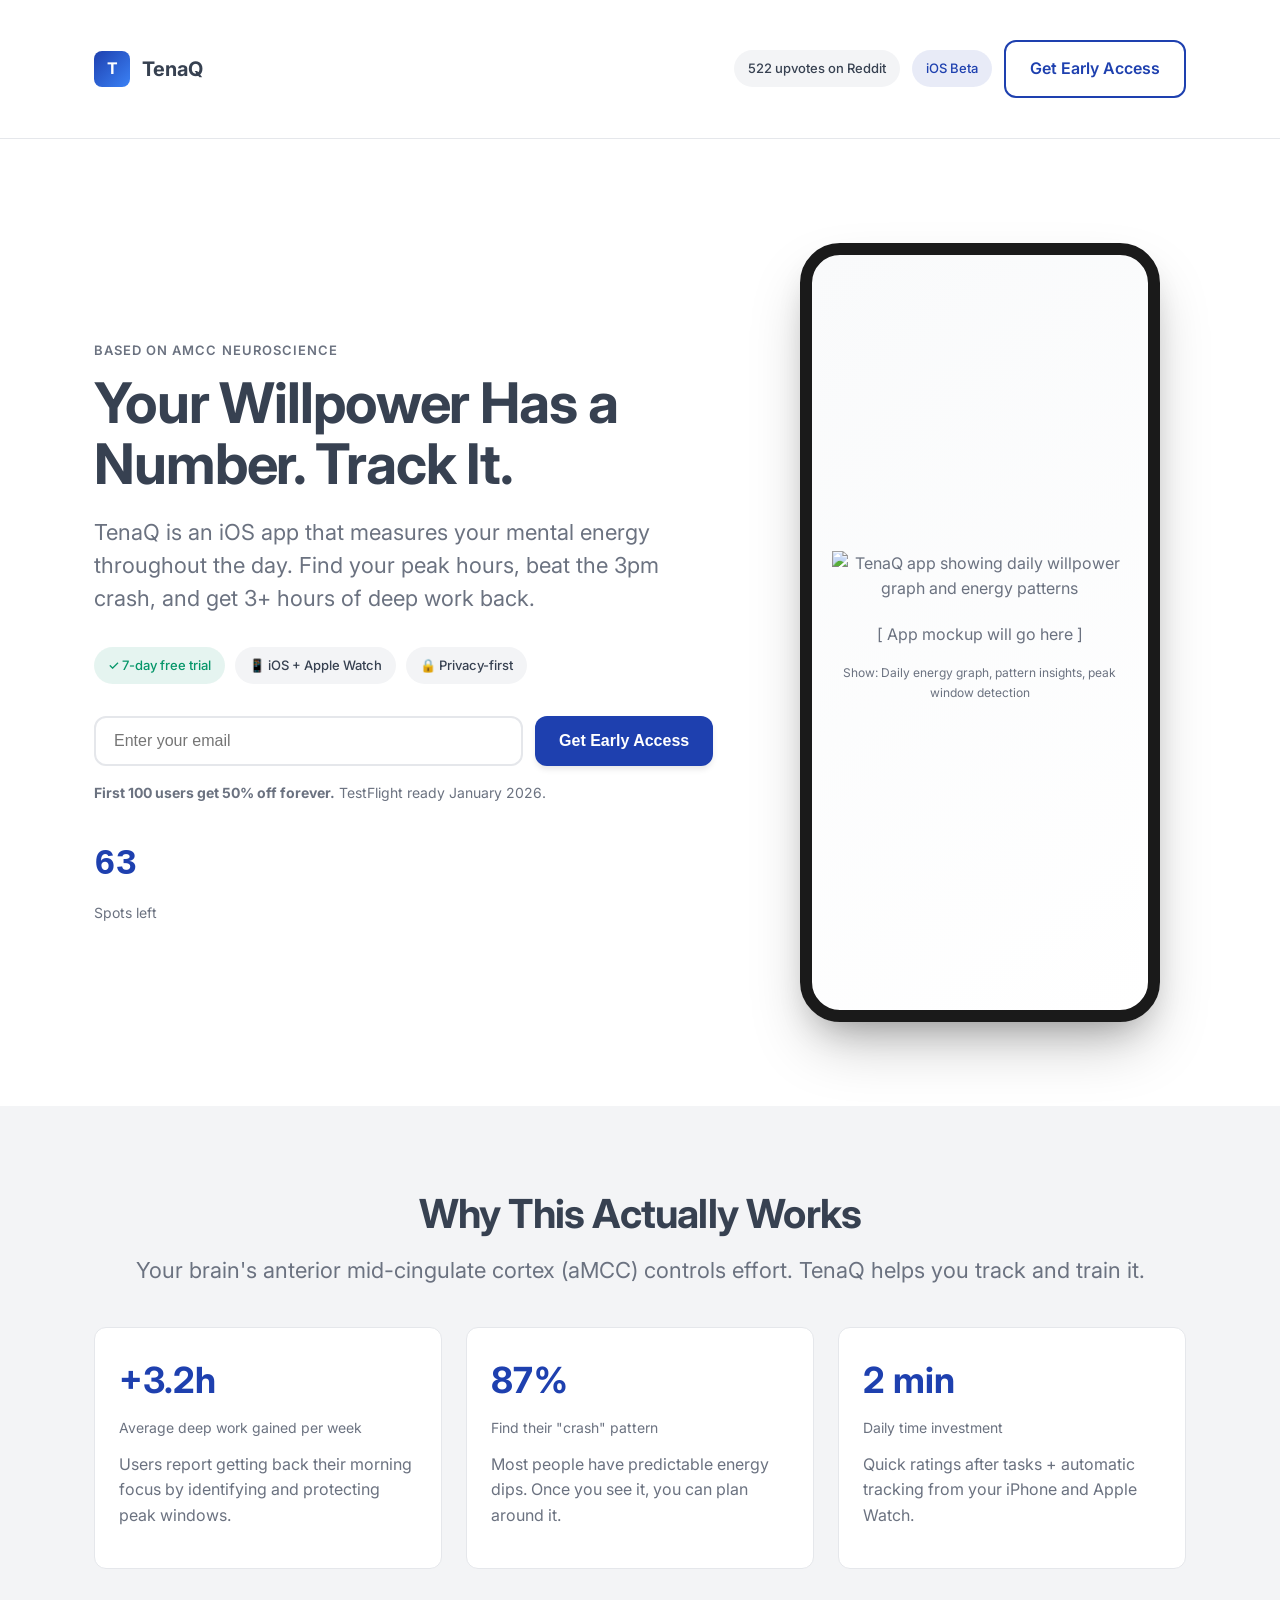
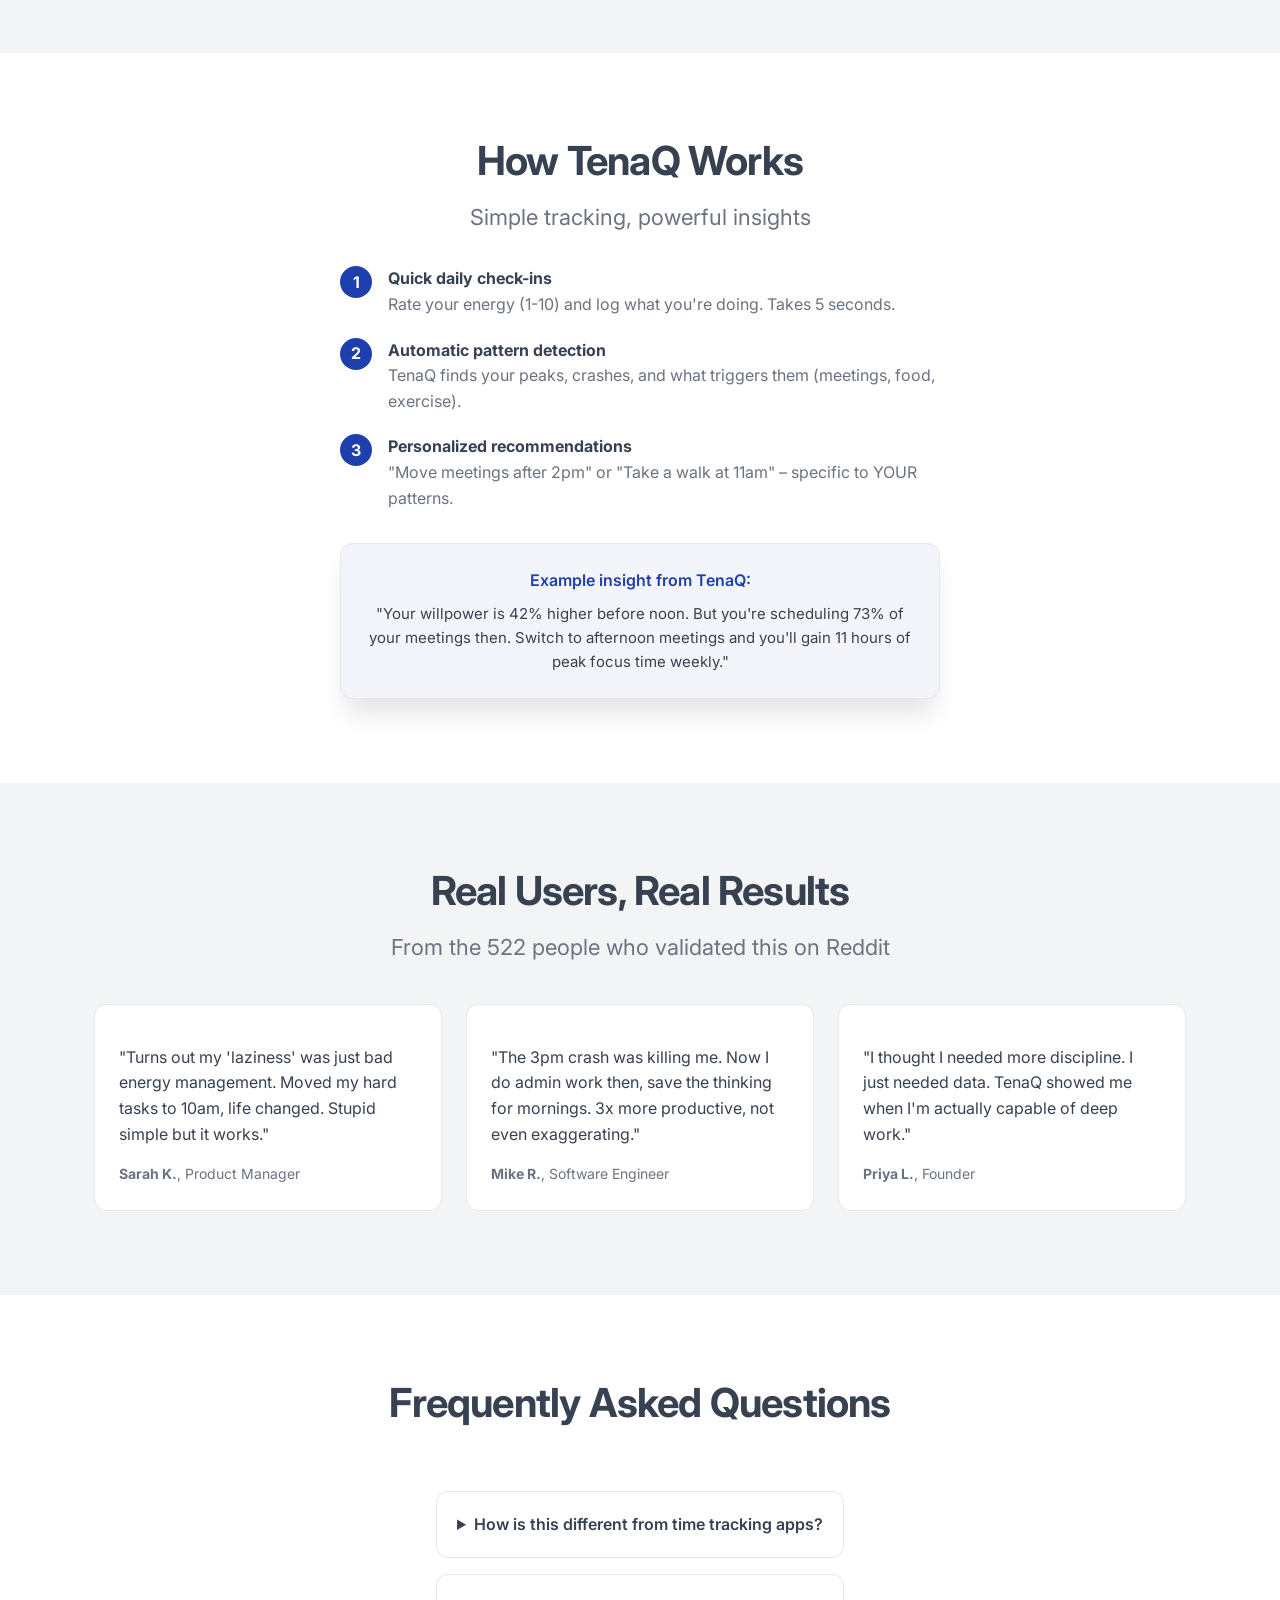
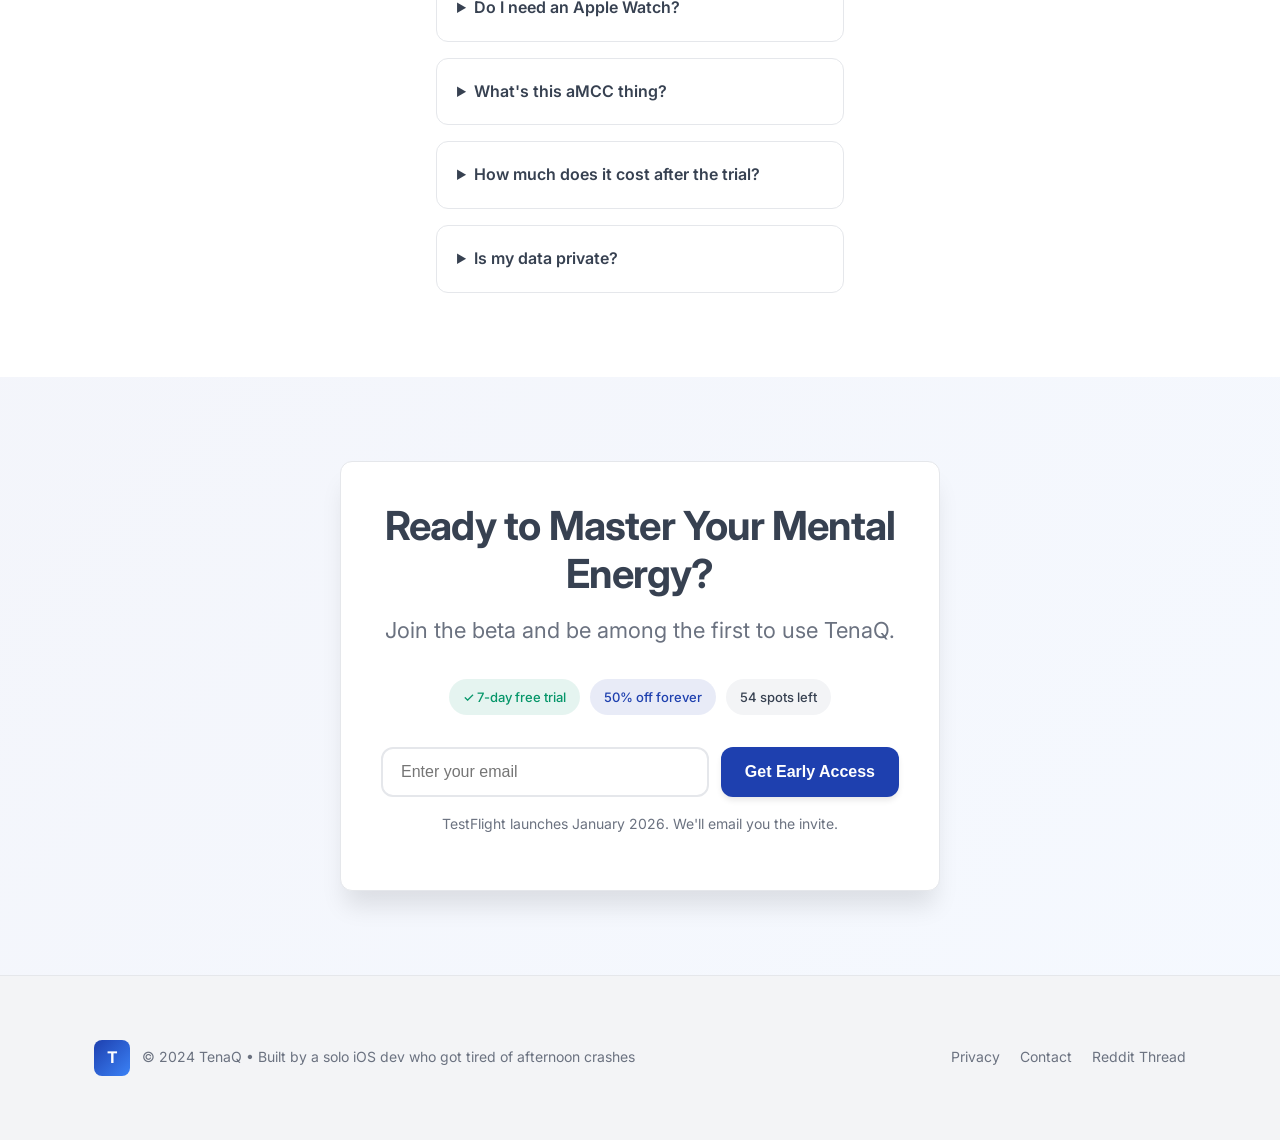
==== tenaq-scientific-landing.html @ 1f42e2d9 "initial" ====
<!DOCTYPE html>
<html lang="en">
<head>
  <meta charset="utf-8" />
  <meta name="viewport" content="width=device-width,initial-scale=1" />
  <title>TenaQ – Track Your Mental Energy, Master Your Day</title>
  <meta name="description" content="iOS app that measures your willpower patterns. Find your peak hours, beat the 3pm crash, get 3+ hours of deep work back." />
  <meta property="og:title" content="TenaQ – Your Willpower Has a Number">
  <meta property="og:description" content="Track mental energy like top performers track everything else. Based on neuroscience, built for your iPhone.">
  <meta property="og:type" content="website">
  <meta name="theme-color" content="#1e40af" />
  <style>
    @import url('https://fonts.googleapis.com/css2?family=Inter:wght@400;500;600;700&display=swap');
    
    :root{
      /* Premium scientific palette */
      --primary-blue: #1e40af;
      --electric-blue: #3b82f6;
      --charcoal: #374151;
      --clinical-green: #059669;
      --warm-gray: #6b7280;
      --light-gray: #f3f4f6;
      --bg-white: #ffffff;
      --border: #e5e7eb;
      
      /* Shadows */
      --shadow-sm: 0 1px 3px 0 rgb(0 0 0 / 0.1);
      --shadow: 0 4px 6px -1px rgb(0 0 0 / 0.1);
      --shadow-lg: 0 20px 25px -5px rgb(0 0 0 / 0.1);
      --radius: 12px;
      --max: 1140px;
    }
    
    * { box-sizing: border-box; }
    
    html, body {
      margin: 0;
      padding: 0;
      background: var(--bg-white);
      color: var(--charcoal);
      font: 400 16px/1.6 'Inter', -apple-system, system-ui, sans-serif;
      -webkit-font-smoothing: antialiased;
    }
    
    /* Typography */
    h1, h2, h3 { 
      font-weight: 700; 
      letter-spacing: -0.02em;
      color: var(--charcoal);
    }
    h1 { 
      font-size: clamp(36px, 5vw, 56px); 
      line-height: 1.1; 
      margin: 0 0 20px;
    }
    h2 { 
      font-size: clamp(28px, 4vw, 40px); 
      line-height: 1.2; 
      margin: 0 0 16px;
    }
    h3 { 
      font-size: 20px; 
      line-height: 1.3; 
      margin: 0 0 8px;
    }
    
    .mono { 
      font-family: 'SF Mono', 'Monaco', 'Inconsolata', 'Consolas', monospace; 
    }
    
    a { 
      color: var(--primary-blue); 
      text-decoration: none; 
    }
    a:hover { 
      text-decoration: underline; 
    }
    
    /* Layout */
    .wrap { 
      max-width: var(--max); 
      margin-inline: auto; 
      padding: 24px;
    }
    
    /* Header */
    header {
      position: sticky;
      top: 0;
      background: rgba(255, 255, 255, 0.95);
      backdrop-filter: blur(10px);
      border-bottom: 1px solid var(--border);
      z-index: 20;
    }
    
    .nav {
      display: flex;
      align-items: center;
      justify-content: space-between;
      gap: 16px;
      padding: 16px 0;
    }
    
    .brand {
      display: flex;
      align-items: center;
      gap: 12px;
      font-weight: 700;
      font-size: 20px;
      color: var(--charcoal);
    }
    
    .logo {
      width: 36px;
      height: 36px;
      border-radius: 8px;
      background: linear-gradient(135deg, var(--primary-blue), var(--electric-blue));
      display: flex;
      align-items: center;
      justify-content: center;
      color: white;
      font-weight: 700;
      font-size: 16px;
    }
    
    /* Buttons */
    .cta {
      display: inline-flex;
      align-items: center;
      justify-content: center;
      gap: 8px;
      padding: 14px 24px;
      border-radius: var(--radius);
      background: var(--primary-blue);
      color: white;
      font-weight: 600;
      font-size: 16px;
      border: none;
      cursor: pointer;
      transition: all 0.2s;
      box-shadow: var(--shadow);
    }
    
    .cta:hover {
      background: #1e3a8a;
      transform: translateY(-1px);
      box-shadow: var(--shadow-lg);
      text-decoration: none;
    }
    
    .cta.secondary {
      background: white;
      color: var(--primary-blue);
      border: 2px solid var(--primary-blue);
      box-shadow: none;
    }
    
    .cta.secondary:hover {
      background: var(--light-gray);
    }
    
    /* Hero */
    .hero { 
      padding: 80px 0 60px; 
    }
    
    .hero-grid {
      display: grid;
      gap: 60px;
      align-items: center;
    }
    
    @media(min-width: 900px) {
      .hero-grid {
        grid-template-columns: 1.2fr 0.8fr;
      }
    }
    
    /* Cards */
    .card {
      background: white;
      border: 1px solid var(--border);
      border-radius: var(--radius);
      overflow: hidden;
      box-shadow: var(--shadow-sm);
    }
    
    .card.elevated {
      box-shadow: var(--shadow-lg);
    }
    
    .card-content {
      padding: 24px;
    }
    
    /* Eyebrow text */
    .eyebrow {
      font-size: 13px;
      letter-spacing: 0.08em;
      text-transform: uppercase;
      color: var(--warm-gray);
      font-weight: 600;
      margin-bottom: 12px;
    }
    
    .subtitle {
      font-size: clamp(18px, 2.5vw, 22px);
      color: var(--warm-gray);
      margin: 0 0 32px;
      line-height: 1.5;
    }
    
    /* Badges */
    .badge-row {
      display: flex;
      flex-wrap: wrap;
      gap: 10px;
      margin: 24px 0;
    }
    
    .badge {
      font-size: 13px;
      padding: 8px 14px;
      border-radius: 24px;
      background: var(--light-gray);
      color: var(--charcoal);
      font-weight: 500;
      display: inline-flex;
      align-items: center;
      gap: 6px;
    }
    
    .badge.primary {
      background: rgba(30, 64, 175, 0.1);
      color: var(--primary-blue);
    }
    
    .badge.success {
      background: rgba(5, 150, 105, 0.1);
      color: var(--clinical-green);
    }
    
    /* Form */
    .email-form {
      display: flex;
      gap: 12px;
      margin: 32px 0 16px;
    }
    
    .email-input {
      flex: 1;
      padding: 14px 18px;
      border-radius: var(--radius);
      border: 2px solid var(--border);
      background: white;
      color: var(--charcoal);
      font-size: 16px;
      transition: all 0.2s;
    }
    
    .email-input:focus {
      outline: none;
      border-color: var(--electric-blue);
      box-shadow: 0 0 0 3px rgba(59, 130, 246, 0.1);
    }
    
    .hint {
      font-size: 14px;
      color: var(--warm-gray);
      margin-bottom: 20px;
    }
    
    /* iPhone Mockup Placeholder */
    .iphone-mockup {
      position: relative;
      max-width: 360px;
      margin: 0 auto;
      aspect-ratio: 390/844;
      background: linear-gradient(145deg, #f9fafb, #ffffff);
      border-radius: 40px;
      box-shadow: 
        0 30px 60px -12px rgb(0 0 0 / 0.25),
        0 18px 36px -18px rgb(0 0 0 / 0.3);
      display: flex;
      align-items: center;
      justify-content: center;
      border: 12px solid #1a1a1a;
    }
    
    .mockup-placeholder {
      text-align: center;
      color: var(--warm-gray);
      padding: 20px;
    }
    
    /* Feature sections */
    section {
      padding: 60px 0;
    }
    
    section.gray {
      background: var(--light-gray);
    }
    
    .feature-grid {
      display: grid;
      gap: 24px;
      margin-top: 40px;
    }
    
    @media(min-width: 768px) {
      .feature-grid {
        grid-template-columns: repeat(3, 1fr);
      }
    }
    
    .feature-card {
      background: white;
      border-radius: var(--radius);
      padding: 24px;
      border: 1px solid var(--border);
      transition: all 0.2s;
    }
    
    .feature-card:hover {
      box-shadow: var(--shadow);
      transform: translateY(-2px);
    }
    
    .stat {
      font-size: 36px;
      font-weight: 700;
      color: var(--primary-blue);
      margin-bottom: 8px;
    }
    
    .stat-label {
      font-size: 14px;
      color: var(--warm-gray);
    }
    
    /* How it works */
    .steps {
      display: grid;
      gap: 20px;
      margin-top: 32px;
    }
    
    .step {
      display: flex;
      gap: 16px;
      align-items: flex-start;
    }
    
    .step-number {
      width: 32px;
      height: 32px;
      border-radius: 50%;
      background: var(--primary-blue);
      color: white;
      display: flex;
      align-items: center;
      justify-content: center;
      font-weight: 700;
      flex-shrink: 0;
    }
    
    /* Testimonials */
    .testimonial {
      background: white;
      border-radius: var(--radius);
      padding: 24px;
      border: 1px solid var(--border);
    }
    
    .testimonial-text {
      font-size: 16px;
      line-height: 1.6;
      margin-bottom: 16px;
      color: var(--charcoal);
    }
    
    .testimonial-author {
      font-size: 14px;
      color: var(--warm-gray);
    }
    
    /* FAQ */
    .faq-grid {
      display: grid;
      gap: 16px;
      margin-top: 32px;
    }
    
    details {
      background: white;
      border: 1px solid var(--border);
      border-radius: var(--radius);
      padding: 20px;
    }
    
    summary {
      cursor: pointer;
      font-weight: 600;
      font-size: 16px;
      color: var(--charcoal);
    }
    
    details[open] summary {
      margin-bottom: 12px;
    }
    
    /* Footer */
    footer {
      padding: 40px 0;
      border-top: 1px solid var(--border);
      background: var(--light-gray);
    }
    
    .footer-content {
      display: flex;
      justify-content: space-between;
      align-items: center;
      flex-wrap: wrap;
      gap: 24px;
      color: var(--warm-gray);
      font-size: 14px;
    }
    
    /* Utilities */
    .text-center { text-align: center; }
    .mt-4 { margin-top: 32px; }
    .mb-4 { margin-bottom: 32px; }
    .sr-only { position: absolute; left: -9999px; }
    
    /* Responsive */
    @media(max-width: 768px) {
      .email-form {
        flex-direction: column;
      }
      
      .hero {
        padding: 40px 0;
      }
      
      section {
        padding: 40px 0;
      }
    }
  </style>
</head>
<body>
  <header>
    <div class="wrap">
      <nav class="nav">
        <div class="brand">
          <div class="logo">T</div>
          <span>TenaQ</span>
        </div>
        <div style="display: flex; gap: 12px; align-items: center;">
          <span class="badge">522 upvotes on Reddit</span>
          <span class="badge primary">iOS Beta</span>
          <a class="cta secondary" href="#early-access">Get Early Access</a>
        </div>
      </nav>
    </div>
  </header>

  <main>
    <section class="hero">
      <div class="wrap">
        <div class="hero-grid">
          <div>
            <div class="eyebrow">Based on aMCC Neuroscience</div>
            <h1>Your Willpower Has a Number. Track It.</h1>
            <p class="subtitle">
              TenaQ is an iOS app that measures your mental energy throughout the day. 
              Find your peak hours, beat the 3pm crash, and get 3+ hours of deep work back.
            </p>
            
            <div class="badge-row">
              <span class="badge success">✓ 7-day free trial</span>
              <span class="badge">📱 iOS + Apple Watch</span>
              <span class="badge">🔒 Privacy-first</span>
            </div>

            <form id="early-access" class="email-form">
              <label class="sr-only" for="email">Email</label>
              <input 
                class="email-input" 
                id="email" 
                name="email" 
                type="email" 
                placeholder="Enter your email" 
                required
              >
              <button class="cta" type="submit">Get Early Access</button>
            </form>
            
            <div class="hint">
              <strong>First 100 users get 50% off forever.</strong> TestFlight ready January 2026.
            </div>
            
            <!-- Quick social proof -->
            <div style="display: flex; gap: 32px; margin-top: 32px;">
              <div>
                <div class="stat mono">63</div>
                <div class="stat-label">Spots left</div>
              </div>
              <!-- <div>
                <div class="stat mono">$14.99</div>
                <div class="stat-label">Beta price/month</div>
              </div>
              <div>
                <div class="stat mono">14 days</div>
                <div class="stat-label">To first insights</div>
              </div> -->
            </div>
          </div>

          <!-- iPhone Mockup Placeholder -->
          <div class="iphone-mockup">
            <div class="mockup-placeholder">
              <!-- Replace this div with your actual mockup image -->
              <img src="your-tenaq-app-mockup.png" alt="TenaQ app showing daily willpower graph and energy patterns" style="width: 100%; height: 100%; object-fit: cover;">
              <!-- 
              For now, showing placeholder text. Replace with:
              <img src="path-to-your-mockup.png" alt="TenaQ iOS app interface">
              -->
              <p style="margin-top: 20px;">[ App mockup will go here ]</p>
              <p style="font-size: 12px;">Show: Daily energy graph, pattern insights, peak window detection</p>
            </div>
          </div>
        </div>
      </div>
    </section>

    <section class="gray">
      <div class="wrap">
        <div class="text-center mb-4">
          <h2>Why This Actually Works</h2>
          <p class="subtitle">
            Your brain's anterior mid-cingulate cortex (aMCC) controls effort. 
            TenaQ helps you track and train it.
          </p>
        </div>
        
        <div class="feature-grid">
          <div class="feature-card">
            <div class="stat">+3.2h</div>
            <div class="stat-label">Average deep work gained per week</div>
            <p style="margin-top: 12px; color: var(--warm-gray);">
              Users report getting back their morning focus by identifying and protecting peak windows.
            </p>
          </div>
          
          <div class="feature-card">
            <div class="stat">87%</div>
            <div class="stat-label">Find their "crash" pattern</div>
            <p style="margin-top: 12px; color: var(--warm-gray);">
              Most people have predictable energy dips. Once you see it, you can plan around it.
            </p>
          </div>
          
          <div class="feature-card">
            <div class="stat">2 min</div>
            <div class="stat-label">Daily time investment</div>
            <p style="margin-top: 12px; color: var(--warm-gray);">
              Quick ratings after tasks + automatic tracking from your iPhone and Apple Watch.
            </p>
          </div>
        </div>
      </div>
    </section>

    <section>
      <div class="wrap">
        <div style="display: grid; gap: 60px; align-items: center;">
          <div style="max-width: 600px; margin: 0 auto; text-align: center;">
            <h2>How TenaQ Works</h2>
            <p class="subtitle">Simple tracking, powerful insights</p>
            
            <div class="steps" style="text-align: left;">
              <div class="step">
                <div class="step-number">1</div>
                <div>
                  <strong>Quick daily check-ins</strong><br>
                  <span style="color: var(--warm-gray);">
                    Rate your energy (1-10) and log what you're doing. Takes 5 seconds.
                  </span>
                </div>
              </div>
              
              <div class="step">
                <div class="step-number">2</div>
                <div>
                  <strong>Automatic pattern detection</strong><br>
                  <span style="color: var(--warm-gray);">
                    TenaQ finds your peaks, crashes, and what triggers them (meetings, food, exercise).
                  </span>
                </div>
              </div>
              
              <div class="step">
                <div class="step-number">3</div>
                <div>
                  <strong>Personalized recommendations</strong><br>
                  <span style="color: var(--warm-gray);">
                    "Move meetings after 2pm" or "Take a walk at 11am" – specific to YOUR patterns.
                  </span>
                </div>
              </div>
            </div>
            
            <div class="card elevated mt-4">
              <div class="card-content" style="background: rgba(30, 64, 175, 0.05);">
                <div style="font-size: 16px; color: var(--primary-blue); font-weight: 600;">
                  Example insight from TenaQ:
                </div>
                <div style="margin-top: 8px; font-size: 15px; color: var(--charcoal);">
                  "Your willpower is 42% higher before noon. But you're scheduling 73% of your meetings then. 
                  Switch to afternoon meetings and you'll gain 11 hours of peak focus time weekly."
                </div>
              </div>
            </div>
          </div>
        </div>
      </div>
    </section>

    <section class="gray">
      <div class="wrap">
        <div class="text-center mb-4">
          <h2>Real Users, Real Results</h2>
          <p class="subtitle">From the 522 people who validated this on Reddit</p>
        </div>
        
        <div class="feature-grid">
          <div class="testimonial">
            <p class="testimonial-text">
              "Turns out my 'laziness' was just bad energy management. Moved my hard tasks to 10am, 
              life changed. Stupid simple but it works."
            </p>
            <div class="testimonial-author">
              <strong>Sarah K.</strong>, Product Manager
            </div>
          </div>
          
          <div class="testimonial">
            <p class="testimonial-text">
              "The 3pm crash was killing me. Now I do admin work then, save the thinking for mornings. 
              3x more productive, not even exaggerating."
            </p>
            <div class="testimonial-author">
              <strong>Mike R.</strong>, Software Engineer  
            </div>
          </div>
          
          <div class="testimonial">
            <p class="testimonial-text">
              "I thought I needed more discipline. I just needed data. 
              TenaQ showed me when I'm actually capable of deep work."
            </p>
            <div class="testimonial-author">
              <strong>Priya L.</strong>, Founder
            </div>
          </div>
        </div>
      </div>
    </section>

    <section>
      <div class="wrap">
        <div style="display: grid; gap: 48px;">
          <div>
            <h2 class="text-center">Frequently Asked Questions</h2>
          </div>
          
          <div class="faq-grid" style="max-width: 800px; margin: 0 auto;">
            <details>
              <summary>How is this different from time tracking apps?</summary>
              <p style="color: var(--warm-gray); margin: 0;">
                Time trackers show WHEN you work. TenaQ shows when you SHOULD work. 
                We measure your mental energy and willpower capacity, not just hours logged.
              </p>
            </details>
            
            <details>
              <summary>Do I need an Apple Watch?</summary>
              <p style="color: var(--warm-gray); margin: 0;">
                No, but it helps. The Watch adds HRV and other biometric data for better predictions. 
                You can start with just your iPhone.
              </p>
            </details>
            
            <details>
              <summary>What's this aMCC thing?</summary>
              <p style="color: var(--warm-gray); margin: 0;">
                Your anterior mid-cingulate cortex is the brain region that handles effort and willpower. 
                Think of it as your "try hard" muscle. TenaQ helps you understand when it's strongest.
              </p>
            </details>
            
            <details>
              <summary>How much does it cost after the trial?</summary>
              <p style="color: var(--warm-gray); margin: 0;">
                Regular price will be $29.99/month or $199/year. 
                Beta users get 50% off forever: $14.99/month or $99/year.
              </p>
            </details>
            
            <details>
              <summary>Is my data private?</summary>
              <p style="color: var(--warm-gray); margin: 0;">
                100%. All processing happens on your device. We don't sell data, period. 
                You can export or delete everything anytime.
              </p>
            </details>
          </div>
        </div>
      </div>
    </section>

    <section style="background: linear-gradient(135deg, rgba(30, 64, 175, 0.05), rgba(59, 130, 246, 0.05));">
      <div class="wrap">
        <div class="card elevated" style="max-width: 600px; margin: 0 auto;">
          <div class="card-content" style="padding: 40px; text-align: center;">
            <h2>Ready to Master Your Mental Energy?</h2>
            <p class="subtitle">
              Join the beta and be among the first to use TenaQ.
            </p>
            
            <div class="badge-row" style="justify-content: center;">
              <span class="badge success">✓ 7-day free trial</span>
              <span class="badge primary">50% off forever</span>
              <span class="badge">63 spots left</span>
            </div>
            
            <form class="email-form" style="margin-top: 32px;">
              <label class="sr-only" for="email2">Email</label>
              <input 
                class="email-input" 
                id="email2" 
                name="email" 
                type="email" 
                placeholder="Enter your email" 
                required
              >
              <button class="cta" type="submit">Get Early Access</button>
            </form>
            
            <p style="margin-top: 16px; font-size: 14px; color: var(--warm-gray);">
              TestFlight launches January 2026. We'll email you the invite.
            </p>
          </div>
        </div>
      </div>
    </section>
  </main>

  <footer>
    <div class="wrap">
      <div class="footer-content">
        <div style="display: flex; align-items: center; gap: 12px;">
          <div class="logo">T</div>
          <span>© 2024 TenaQ • Built by a solo iOS dev who got tired of afternoon crashes</span>
        </div>
        <div style="display: flex; gap: 20px;">
          <a href="#" style="color: var(--warm-gray);">Privacy</a>
          <a href="#" style="color: var(--warm-gray);">Contact</a>
          <a href="https://reddit.com/r/productivity" style="color: var(--warm-gray);">Reddit Thread</a>
        </div>
      </div>
    </div>
  </footer>

  <script>
    // Simple form handling
    document.querySelectorAll('form').forEach(form => {
      form.addEventListener('submit', (e) => {
        e.preventDefault();
        const email = e.target.querySelector('input[type="email"]').value;
        // Add your form submission logic here (Formspree, ConvertKit, etc.)
        alert(`Thanks! We'll send your TestFlight invite to ${email}`);
      });
    });
    
    // Dynamic spots counter (optional fun touch)
    const updateSpots = () => {
      const spots = Math.floor(Math.random() * 20) + 50; // Random between 50-70
      document.querySelectorAll('.badge').forEach(badge => {
        if (badge.textContent.includes('spots')) {
          badge.textContent = `${spots} spots left`;
        }
      });
    };
    
    // Update on load
    updateSpots();
  </script>
</body>
</html>
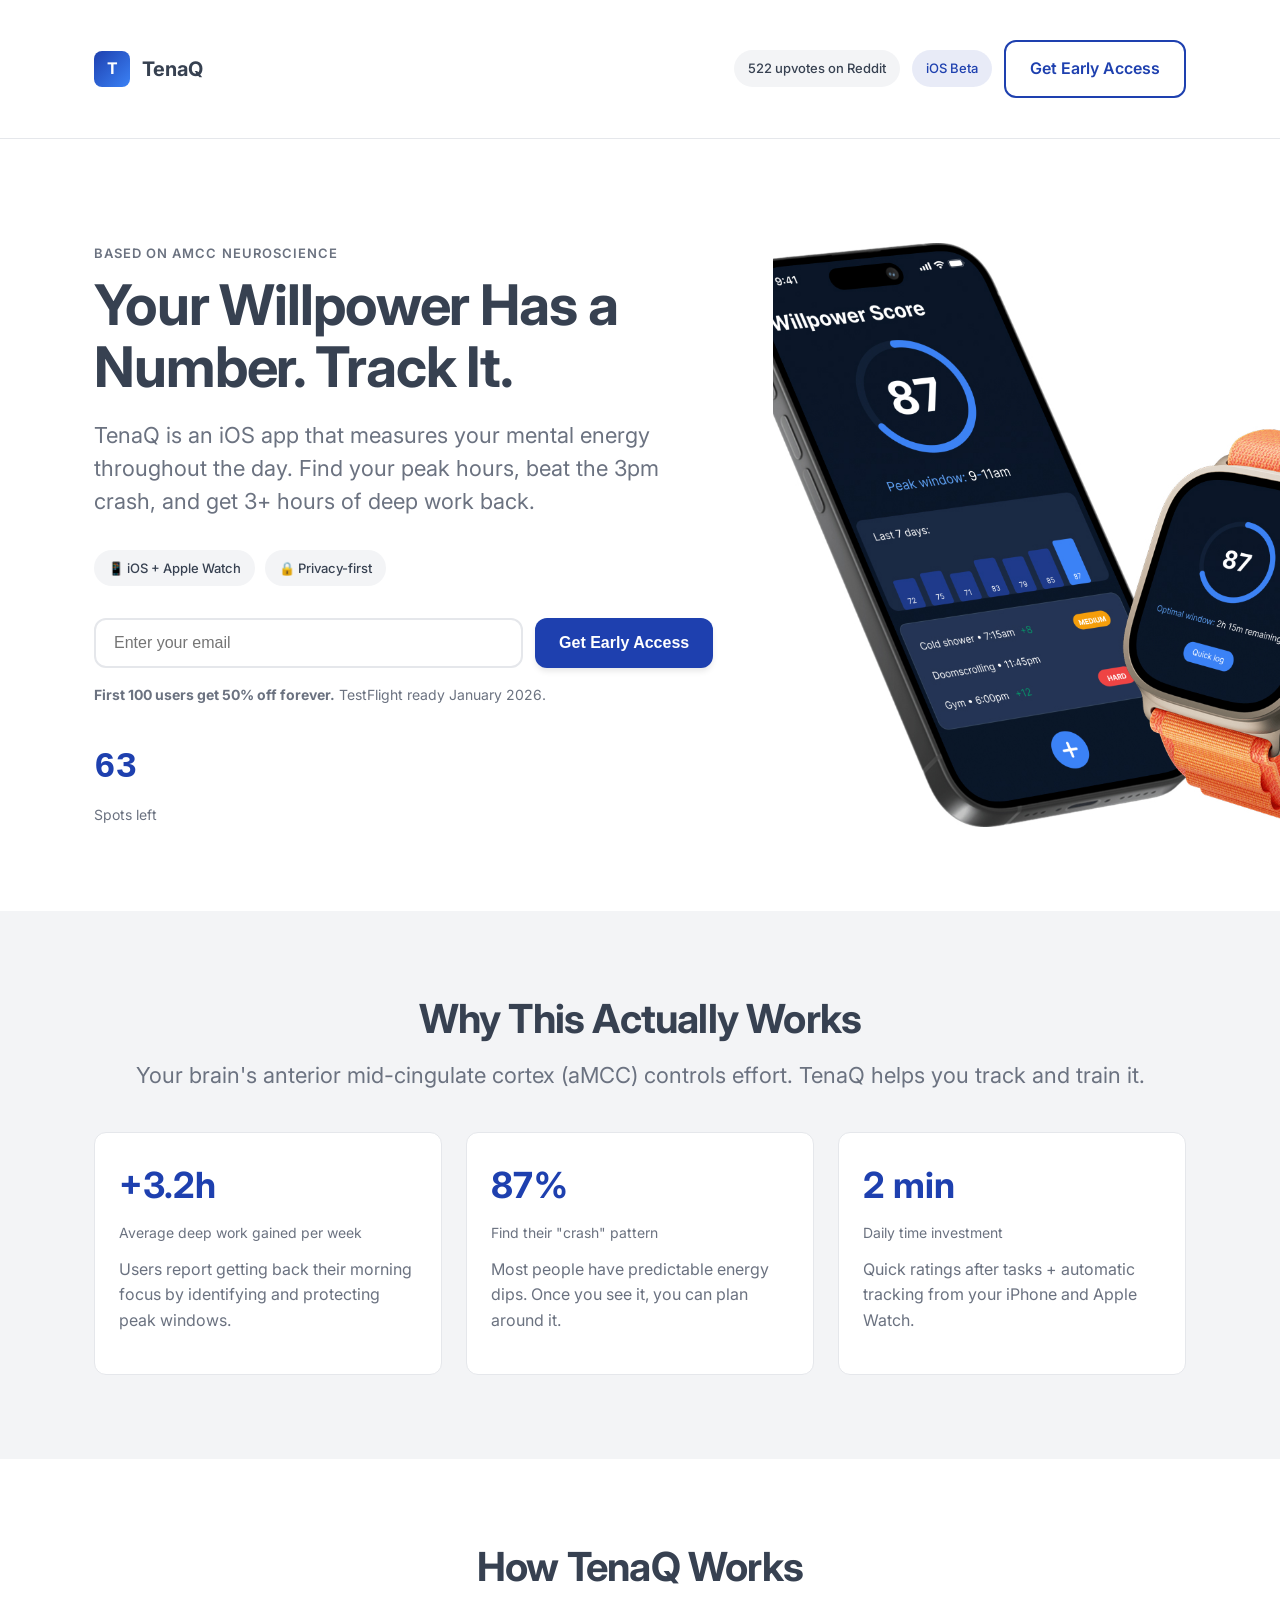
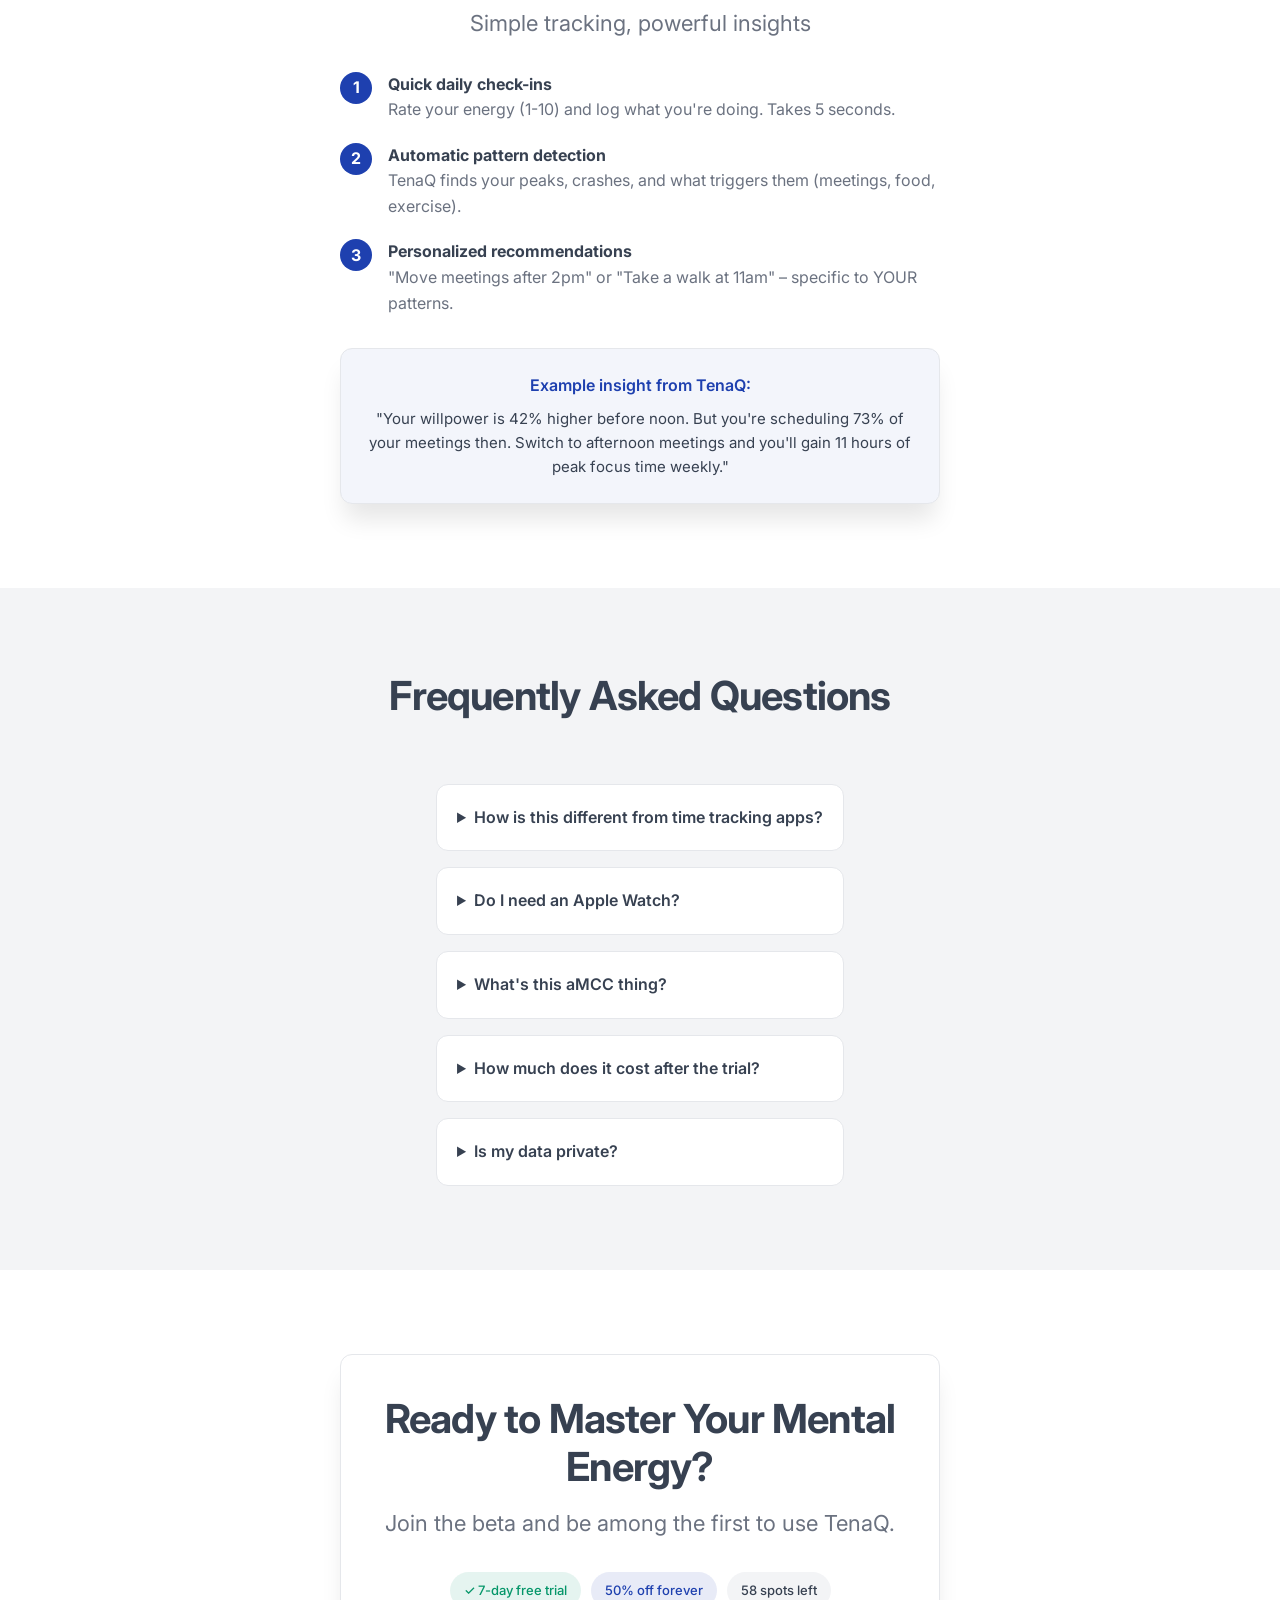
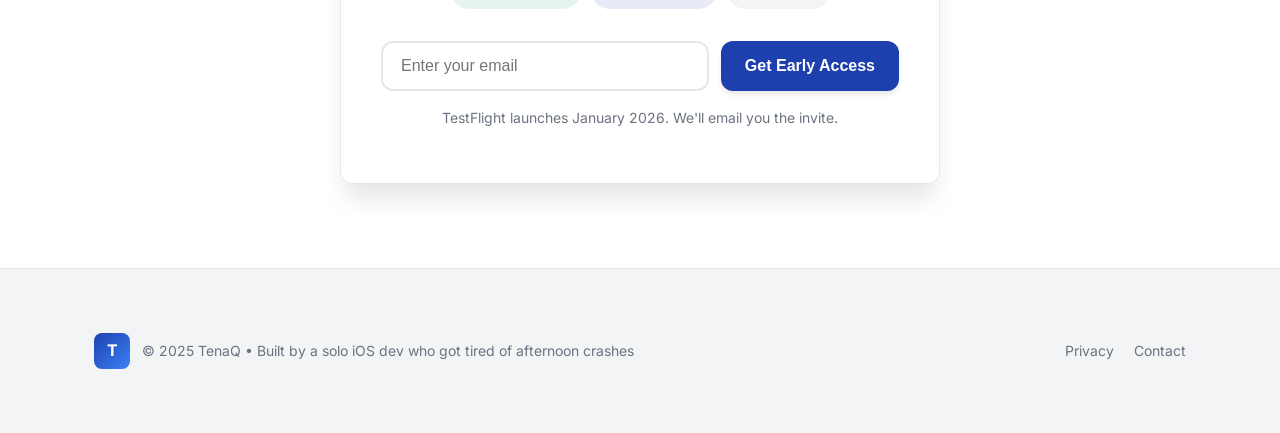
==== commit 933ccd3c: "* Add image * Slight adjusments to page" ====
--- a/tenaq-scientific-landing.html
+++ b/tenaq-scientific-landing.html
@@ -479,7 +479,7 @@
             </p>
             
             <div class="badge-row">
-              <span class="badge success">✓ 7-day free trial</span>
+              <!--<span class="badge success">✓ 7-day free trial</span>-->
               <span class="badge">📱 iOS + Apple Watch</span>
               <span class="badge">🔒 Privacy-first</span>
             </div>
@@ -519,18 +519,8 @@
           </div>
 
           <!-- iPhone Mockup Placeholder -->
-          <div class="iphone-mockup">
-            <div class="mockup-placeholder">
-              <!-- Replace this div with your actual mockup image -->
-              <img src="your-tenaq-app-mockup.png" alt="TenaQ app showing daily willpower graph and energy patterns" style="width: 100%; height: 100%; object-fit: cover;">
-              <!-- 
-              For now, showing placeholder text. Replace with:
-              <img src="path-to-your-mockup.png" alt="TenaQ iOS app interface">
-              -->
-              <p style="margin-top: 20px;">[ App mockup will go here ]</p>
-              <p style="font-size: 12px;">Show: Daily energy graph, pattern insights, peak window detection</p>
-            </div>
-          </div>
+                         <img src="mockup.jpg" alt="TenaQ app showing daily willpower graph and energy patterns" style="width: 150%; height: 100%; object-fit: cover;">
+
         </div>
       </div>
     </section>
@@ -630,47 +620,6 @@
 
     <section class="gray">
       <div class="wrap">
-        <div class="text-center mb-4">
-          <h2>Real Users, Real Results</h2>
-          <p class="subtitle">From the 522 people who validated this on Reddit</p>
-        </div>
-        
-        <div class="feature-grid">
-          <div class="testimonial">
-            <p class="testimonial-text">
-              "Turns out my 'laziness' was just bad energy management. Moved my hard tasks to 10am, 
-              life changed. Stupid simple but it works."
-            </p>
-            <div class="testimonial-author">
-              <strong>Sarah K.</strong>, Product Manager
-            </div>
-          </div>
-          
-          <div class="testimonial">
-            <p class="testimonial-text">
-              "The 3pm crash was killing me. Now I do admin work then, save the thinking for mornings. 
-              3x more productive, not even exaggerating."
-            </p>
-            <div class="testimonial-author">
-              <strong>Mike R.</strong>, Software Engineer  
-            </div>
-          </div>
-          
-          <div class="testimonial">
-            <p class="testimonial-text">
-              "I thought I needed more discipline. I just needed data. 
-              TenaQ showed me when I'm actually capable of deep work."
-            </p>
-            <div class="testimonial-author">
-              <strong>Priya L.</strong>, Founder
-            </div>
-          </div>
-        </div>
-      </div>
-    </section>
-
-    <section>
-      <div class="wrap">
         <div style="display: grid; gap: 48px;">
           <div>
             <h2 class="text-center">Frequently Asked Questions</h2>
@@ -721,7 +670,7 @@
       </div>
     </section>
 
-    <section style="background: linear-gradient(135deg, rgba(30, 64, 175, 0.05), rgba(59, 130, 246, 0.05));">
+    <section>
       <div class="wrap">
         <div class="card elevated" style="max-width: 600px; margin: 0 auto;">
           <div class="card-content" style="padding: 40px; text-align: center;">
@@ -763,12 +712,11 @@
       <div class="footer-content">
         <div style="display: flex; align-items: center; gap: 12px;">
           <div class="logo">T</div>
-          <span>© 2024 TenaQ • Built by a solo iOS dev who got tired of afternoon crashes</span>
+          <span>© 2025 TenaQ • Built by a solo iOS dev who got tired of afternoon crashes</span>
         </div>
         <div style="display: flex; gap: 20px;">
           <a href="#" style="color: var(--warm-gray);">Privacy</a>
           <a href="#" style="color: var(--warm-gray);">Contact</a>
-          <a href="https://reddit.com/r/productivity" style="color: var(--warm-gray);">Reddit Thread</a>
         </div>
       </div>
     </div>
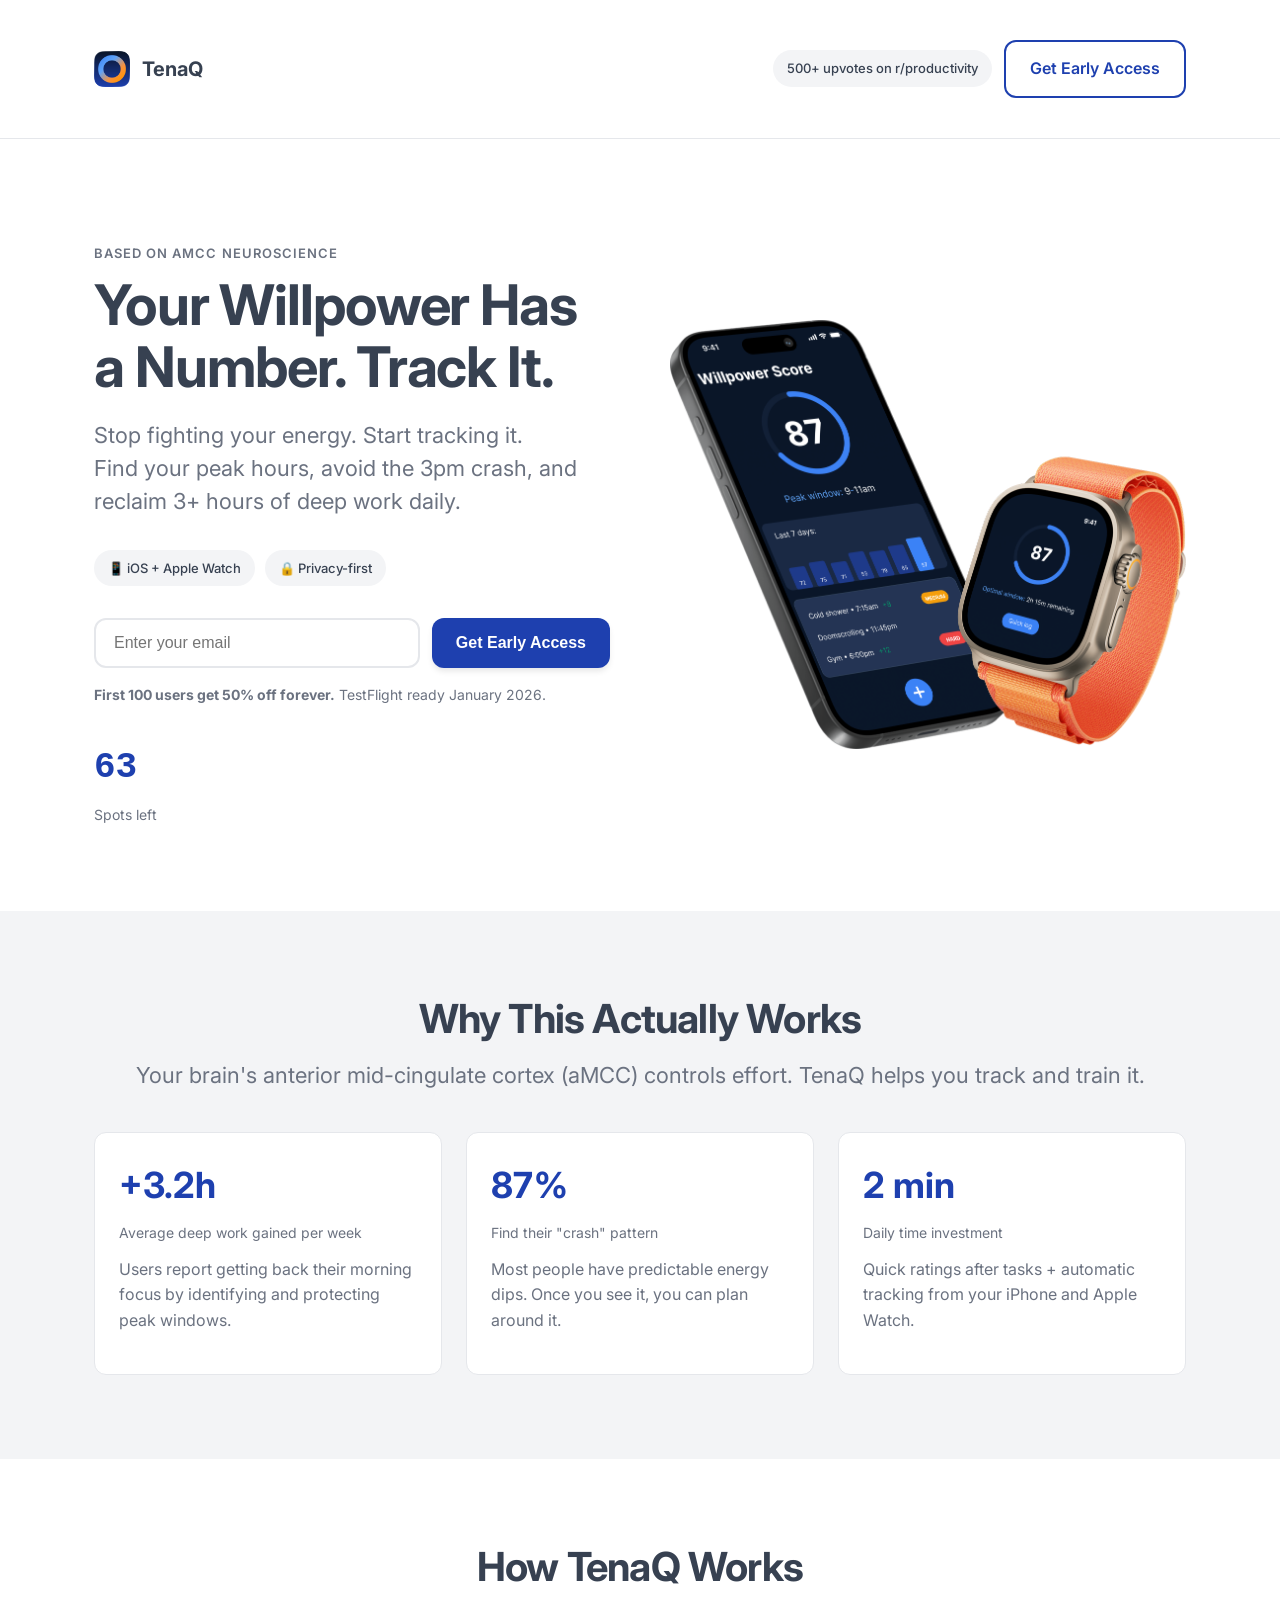
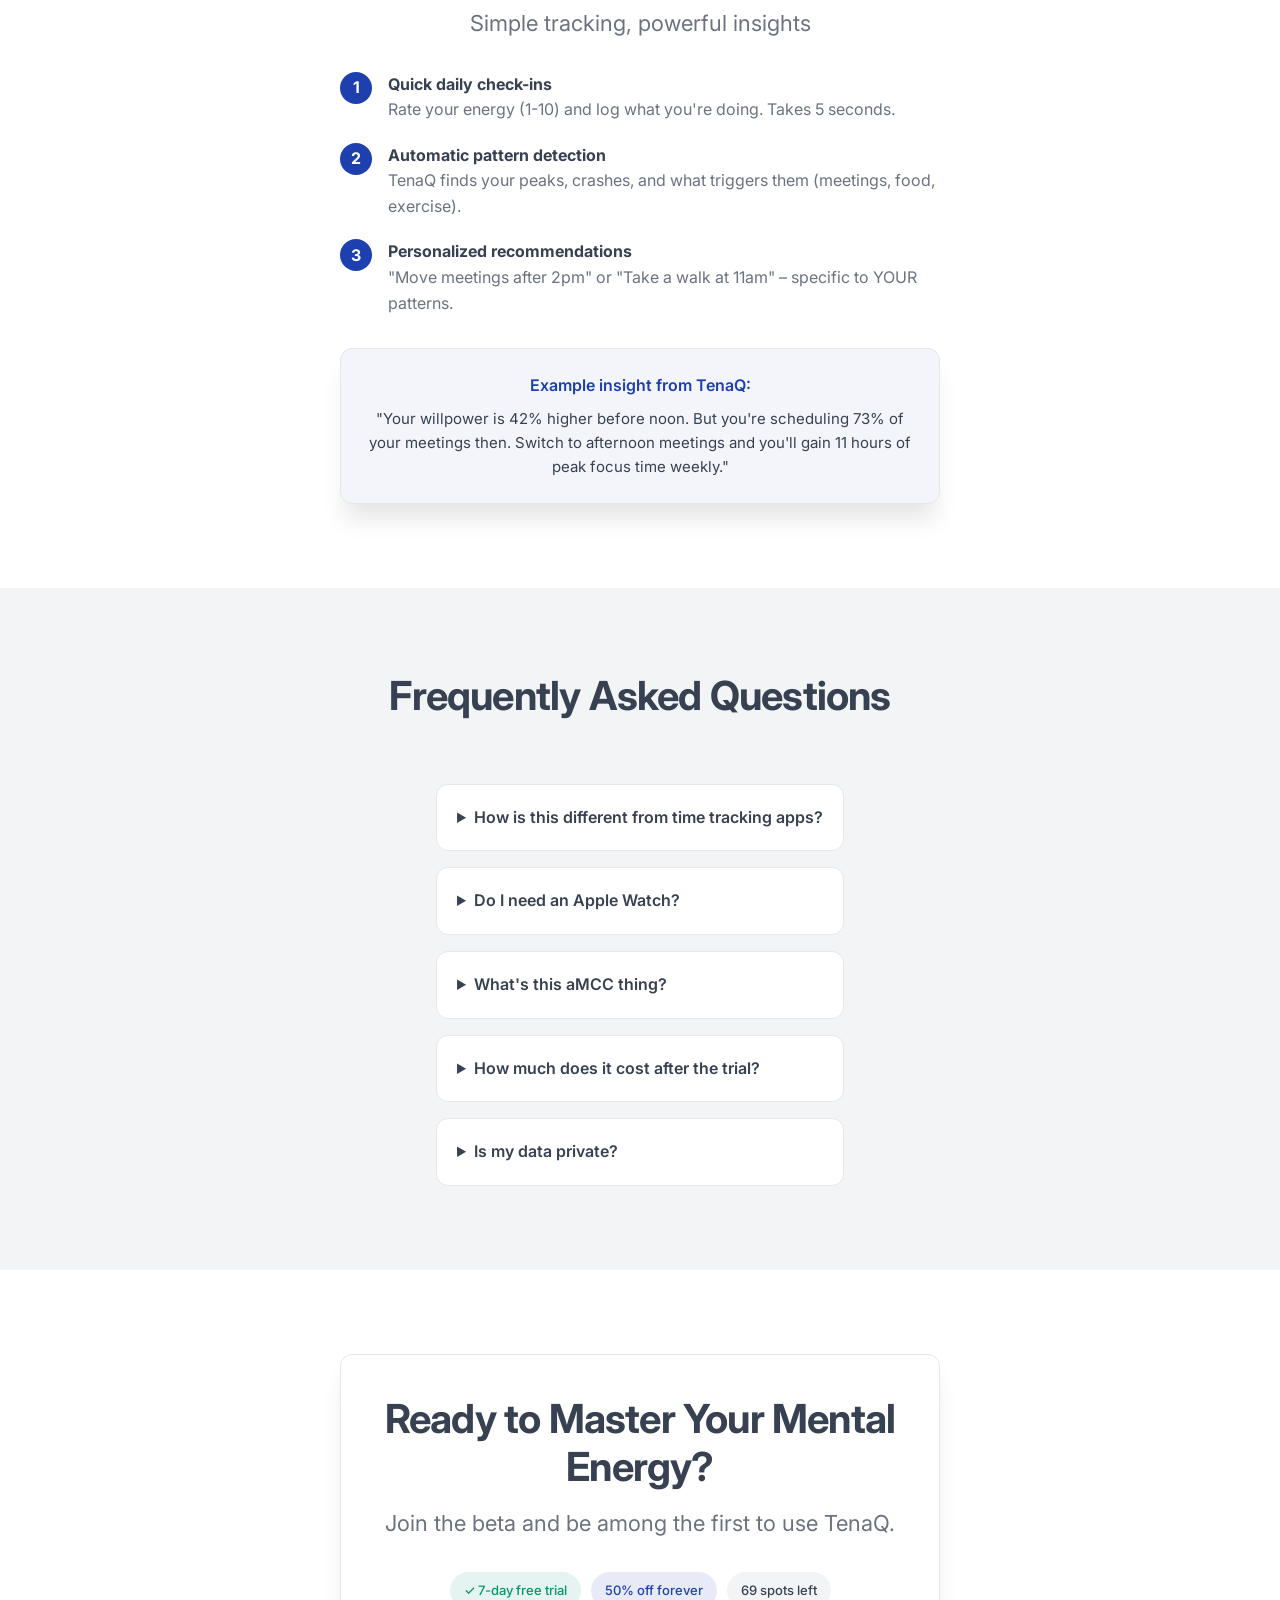
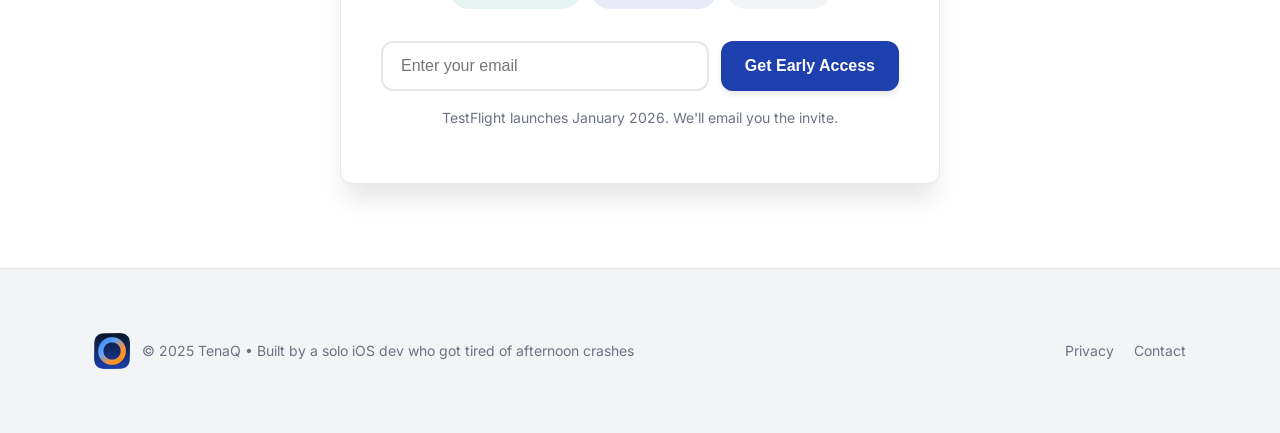
==== commit 7113ecd2: "Update landing page with MailerLite integration, new app icon, and improved copy - Connect forms to " ====
--- a/tenaq-scientific-landing.html
+++ b/tenaq-scientific-landing.html
@@ -114,13 +114,6 @@
       width: 36px;
       height: 36px;
       border-radius: 8px;
-      background: linear-gradient(135deg, var(--primary-blue), var(--electric-blue));
-      display: flex;
-      align-items: center;
-      justify-content: center;
-      color: white;
-      font-weight: 700;
-      font-size: 16px;
     }
     
     /* Buttons */
@@ -172,7 +165,7 @@
     
     @media(min-width: 900px) {
       .hero-grid {
-        grid-template-columns: 1.2fr 0.8fr;
+        grid-template-columns: 1fr 1fr;
       }
     }
     
@@ -287,6 +280,19 @@
       border: 12px solid #1a1a1a;
     }
     
+    /* Responsive Mockup Container */
+    .mockup-container {
+      position: relative;
+      max-width: 800px;
+      margin: 0 auto;
+    }
+    
+    .mockup-image {
+      width: 100%;
+      height: auto;
+      display: block;
+    }
+    
     .mockup-placeholder {
       text-align: center;
       color: var(--warm-gray);
@@ -446,7 +452,17 @@
       section {
         padding: 40px 0;
       }
-    }
+      
+      .mockup-container {
+        max-width: 100%;
+        margin: 20px 0;
+      }
+      
+      .hero-grid {
+        gap: 40px;
+      }
+    }
+    
   </style>
 </head>
 <body>
@@ -454,12 +470,11 @@
     <div class="wrap">
       <nav class="nav">
         <div class="brand">
-          <div class="logo">T</div>
+          <img src="appIcon.png" alt="TenaQ Logo" class="logo">
           <span>TenaQ</span>
         </div>
         <div style="display: flex; gap: 12px; align-items: center;">
-          <span class="badge">522 upvotes on Reddit</span>
-          <span class="badge primary">iOS Beta</span>
+          <a href="https://www.reddit.com/r/productivity/comments/1n1dx5v/turns_out_im_not_lazy_in_the_afternoon_im_just/" class="badge" style="color: var(--charcoal); text-decoration: none;">500+ upvotes on r/productivity</a>
           <a class="cta secondary" href="#early-access">Get Early Access</a>
         </div>
       </nav>
@@ -474,8 +489,8 @@
             <div class="eyebrow">Based on aMCC Neuroscience</div>
             <h1>Your Willpower Has a Number. Track It.</h1>
             <p class="subtitle">
-              TenaQ is an iOS app that measures your mental energy throughout the day. 
-              Find your peak hours, beat the 3pm crash, and get 3+ hours of deep work back.
+              Stop fighting your energy. Start tracking it.<br>
+              Find your peak hours, avoid the 3pm crash, and reclaim 3+ hours of deep work daily.
             </p>
             
             <div class="badge-row">
@@ -484,12 +499,13 @@
               <span class="badge">🔒 Privacy-first</span>
             </div>
 
-            <form id="early-access" class="email-form">
+            <form id="early-access" action="https://landing.mailerlite.com/webforms/submit/164378830863075285" method="POST" class="email-form">
+              <input type="hidden" name="ml-submit" value="1">
               <label class="sr-only" for="email">Email</label>
               <input 
                 class="email-input" 
                 id="email" 
-                name="email" 
+                name="fields[email]" 
                 type="email" 
                 placeholder="Enter your email" 
                 required
@@ -519,7 +535,9 @@
           </div>
 
           <!-- iPhone Mockup Placeholder -->
-                         <img src="mockup.jpg" alt="TenaQ app showing daily willpower graph and energy patterns" style="width: 150%; height: 100%; object-fit: cover;">
+          <div class="mockup-container">
+            <img src="mockup.png" alt="TenaQ app showing daily willpower graph and energy patterns" class="mockup-image">
+          </div>
 
         </div>
       </div>
@@ -685,12 +703,13 @@
               <span class="badge">63 spots left</span>
             </div>
             
-            <form class="email-form" style="margin-top: 32px;">
+            <form action="https://landing.mailerlite.com/webforms/submit/164378830863075285" method="POST" class="email-form" style="margin-top: 32px;">
+              <input type="hidden" name="ml-submit" value="1">
               <label class="sr-only" for="email2">Email</label>
               <input 
                 class="email-input" 
                 id="email2" 
-                name="email" 
+                name="fields[email]" 
                 type="email" 
                 placeholder="Enter your email" 
                 required
@@ -711,28 +730,18 @@
     <div class="wrap">
       <div class="footer-content">
         <div style="display: flex; align-items: center; gap: 12px;">
-          <div class="logo">T</div>
+          <img src="appIcon.png" alt="TenaQ Logo" class="logo">
           <span>© 2025 TenaQ • Built by a solo iOS dev who got tired of afternoon crashes</span>
         </div>
         <div style="display: flex; gap: 20px;">
           <a href="#" style="color: var(--warm-gray);">Privacy</a>
-          <a href="#" style="color: var(--warm-gray);">Contact</a>
+          <a href="mailto:info@tenaq.app" style="color: var(--warm-gray);">Contact</a>
         </div>
       </div>
     </div>
   </footer>
 
   <script>
-    // Simple form handling
-    document.querySelectorAll('form').forEach(form => {
-      form.addEventListener('submit', (e) => {
-        e.preventDefault();
-        const email = e.target.querySelector('input[type="email"]').value;
-        // Add your form submission logic here (Formspree, ConvertKit, etc.)
-        alert(`Thanks! We'll send your TestFlight invite to ${email}`);
-      });
-    });
-    
     // Dynamic spots counter (optional fun touch)
     const updateSpots = () => {
       const spots = Math.floor(Math.random() * 20) + 50; // Random between 50-70
